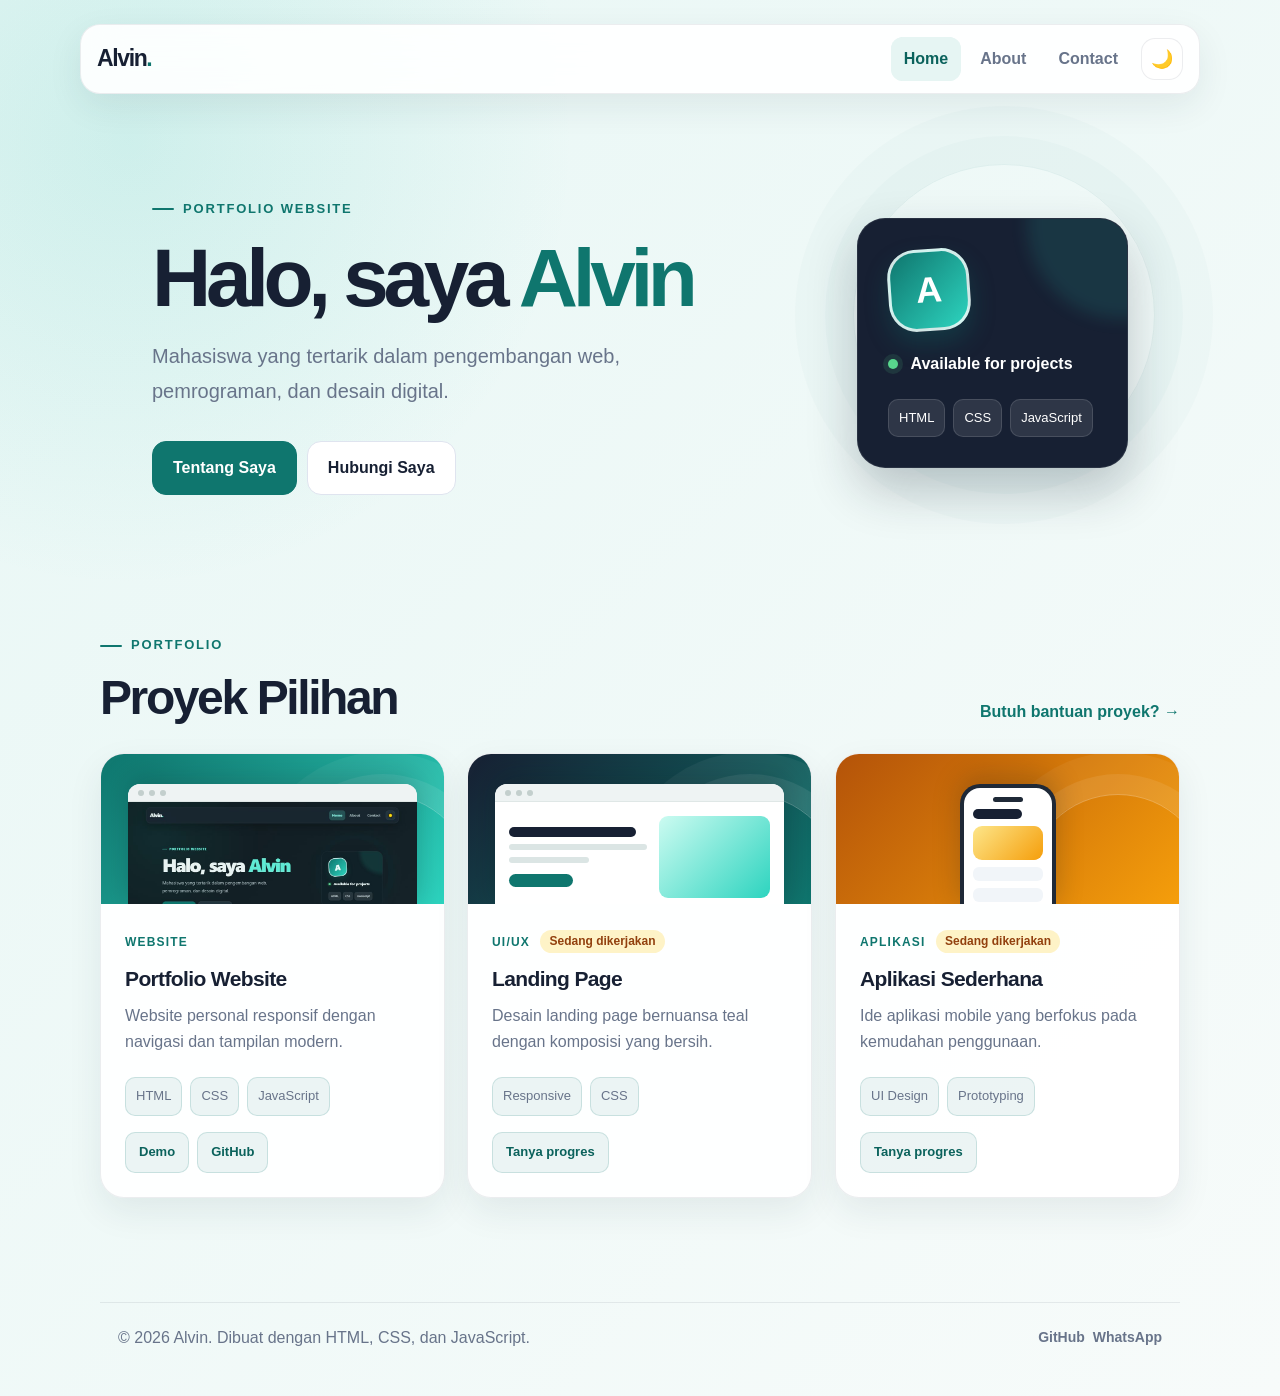
==== index.html @ 1f9ee0a9 "Add Alvin's portfolio website Home, About, and Contact pages with light and dark themes, a Formspree" ====
<!DOCTYPE html>
<html lang="id">
<head>
    <meta charset="UTF-8">
    <meta name="viewport" content="width=device-width, initial-scale=1.0">
    <meta name="description" content="Portfolio Alvin, mahasiswa yang tertarik pada pengembangan web, pemrograman, dan desain digital.">
    <meta name="author" content="Alvin">
    <meta property="og:title" content="Portfolio Alvin">
    <meta property="og:description" content="Mahasiswa dan pengembang web pemula yang suka membangun pengalaman digital.">
    <meta property="og:type" content="website">
    <title>Alvin | Portfolio</title>
    <link rel="icon" href="favicon.svg" type="image/svg+xml">
    <link rel="stylesheet" href="style.css">
    <script>
        (function () {
            var theme;
            try { theme = localStorage.getItem("theme"); } catch (error) {}
            if (theme !== "light" && theme !== "dark") {
                theme = window.matchMedia("(prefers-color-scheme: dark)").matches ? "dark" : "light";
            }
            document.documentElement.dataset.theme = theme;
        })();
    </script>
</head>
<body>
    <main class="page-shell">
        <nav class="navbar" aria-label="Navigasi utama">
            <a class="brand" href="index.html">Alvin<span>.</span></a>
            <div class="nav-links">
                <a class="active" href="index.html">Home</a>
                <a href="about.html">About</a>
                <a href="contact.html">Contact</a>
            </div>
            <button class="theme-toggle" type="button" aria-label="Ubah tema gelap" title="Ubah tema">🌙</button>
        </nav>

        <section class="hero">
            <div>
                <p class="eyebrow">PORTFOLIO WEBSITE</p>
                <h1>Halo, saya <span>Alvin</span></h1>
                <p class="hero-text">Mahasiswa yang tertarik dalam pengembangan web, pemrograman, dan desain digital.</p>
                <div class="button-row">
                    <a class="button-link primary" href="about.html">Tentang Saya</a>
                    <a class="button-link" href="contact.html">Hubungi Saya</a>
                </div>
            </div>
            <div class="hero-card" aria-label="Ringkasan profil">
                <div class="profile-avatar" aria-hidden="true">A</div>
                <span class="status-dot"></span>
                <strong>Available for projects</strong>
                <div class="skill-tags">
                    <span>HTML</span>
                    <span>CSS</span>
                    <span>JavaScript</span>
                </div>
            </div>
        </section>

        <section class="projects" aria-labelledby="projects-title">
            <div class="section-heading">
                <div>
                    <p class="eyebrow">PORTFOLIO</p>
                    <h2 id="projects-title">Proyek Pilihan</h2>
                </div>
                <a class="text-link" href="contact.html">Butuh bantuan proyek? →</a>
            </div>
            <div class="project-grid">
                <article class="project-card">
                    <div class="project-preview preview-one">
                        <div class="mock-browser">
                            <div class="mock-bar" aria-hidden="true"><span></span><span></span><span></span></div>
                            <img src="img/project-portfolio.jpg" alt="Tampilan halaman utama Portfolio Website" width="960" height="540" loading="lazy">
                        </div>
                    </div>
                    <div class="project-content">
                        <span class="project-type">Website</span>
                        <h3>Portfolio Website</h3>
                        <p>Website personal responsif dengan navigasi dan tampilan modern.</p>
                        <div class="skill-tags">
                            <span>HTML</span>
                            <span>CSS</span>
                            <span>JavaScript</span>
                        </div>
                        <div class="project-actions">
                            <a href="index.html" aria-label="Lihat demo Portfolio Website">Demo</a>
                            <a href="https://github.com/Nobless017" target="_blank" rel="noopener noreferrer" aria-label="Lihat profil GitHub Alvin">GitHub</a>
                        </div>
                    </div>
                </article>
                <article class="project-card">
                    <div class="project-preview preview-two" aria-hidden="true">
                        <div class="mock-browser">
                            <div class="mock-bar"><span></span><span></span><span></span></div>
                            <div class="mock-landing">
                                <div class="mock-landing-text">
                                    <span class="mock-line mock-line-title"></span>
                                    <span class="mock-line"></span>
                                    <span class="mock-line mock-line-short"></span>
                                    <span class="mock-pill"></span>
                                </div>
                                <span class="mock-media"></span>
                            </div>
                        </div>
                    </div>
                    <div class="project-content">
                        <span class="project-type">UI/UX</span>
                        <span class="project-status">Sedang dikerjakan</span>
                        <h3>Landing Page</h3>
                        <p>Desain landing page bernuansa teal dengan komposisi yang bersih.</p>
                        <div class="skill-tags">
                            <span>Responsive</span>
                            <span>CSS</span>
                        </div>
                        <div class="project-actions">
                            <a href="contact.html" aria-label="Tanyakan progres Landing Page">Tanya progres</a>
                        </div>
                    </div>
                </article>
                <article class="project-card">
                    <div class="project-preview preview-three" aria-hidden="true">
                        <div class="mock-phone">
                            <span class="mock-notch"></span>
                            <span class="mock-line mock-line-title"></span>
                            <span class="mock-card"></span>
                            <span class="mock-row"></span>
                            <span class="mock-row"></span>
                        </div>
                    </div>
                    <div class="project-content">
                        <span class="project-type">Aplikasi</span>
                        <span class="project-status">Sedang dikerjakan</span>
                        <h3>Aplikasi Sederhana</h3>
                        <p>Ide aplikasi mobile yang berfokus pada kemudahan penggunaan.</p>
                        <div class="skill-tags">
                            <span>UI Design</span>
                            <span>Prototyping</span>
                        </div>
                        <div class="project-actions">
                            <a href="contact.html" aria-label="Tanyakan progres Aplikasi Sederhana">Tanya progres</a>
                        </div>
                    </div>
                </article>
            </div>
        </section>
    </main>
    <footer class="footer">
        <p>© 2026 Alvin. Dibuat dengan HTML, CSS, dan JavaScript.</p>
        <div class="social-links" aria-label="Tautan media sosial">
            <a href="https://github.com/Nobless017" target="_blank" rel="noopener noreferrer">GitHub</a>
            <a href="https://wa.me/6282341735852" target="_blank" rel="noopener noreferrer">WhatsApp</a>
        </div>
    </footer>
    <script src="script.js"></script>
</body>
</html>
---- style.css ----
* {
    box-sizing: border-box;
}

html {
    scroll-behavior: smooth;
}

:root {
    color-scheme: light;
    --ease-smooth: cubic-bezier(0.22, 1, 0.36, 1);
    --ease-press: cubic-bezier(0.2, 0.8, 0.2, 1);
    --ink: #172033;
    --muted: #68748a;
    --blue: #0f766e;
    --blue-dark: #0b625c;
    --button-blue: #0f766e;
    --surface: rgba(255, 255, 255, 0.92);
    --surface-raised: #ffffff;
    --surface-soft: #f0fdfa;
    --surface-input: #f8fdfc;
    --body-start: #e8f7f5;
    --body-end: #f7fbfa;
    --card-border: rgba(23, 32, 51, 0.08);
    --control-border: #dfe4ef;
    --input-border: #dde3f1;
    --active-surface: #e6f5f3;
    --tag-surface: rgba(15, 118, 110, 0.08);
    --tag-border: rgba(15, 118, 110, 0.16);
    --hero-surface: #172033;
    --hero-foreground: #ffffff;
    --shadow-card: 0 18px 45px rgba(20, 54, 60, 0.10);
    --shadow-navbar: 0 12px 35px rgba(20, 54, 60, 0.08);
    --shadow-hover: 0 22px 50px rgba(20, 54, 60, 0.14);
    --shadow-project: 0 14px 35px rgba(20, 54, 60, 0.08);
    --focus-ring: rgba(15, 118, 110, 0.30);
}

:root[data-theme="dark"] {
    color-scheme: dark;
    --ink: #e7f2f1;
    --muted: #a9bfbd;
    --blue: #5eead4;
    --blue-dark: #80f0dd;
    --button-blue: #0f766e;
    --surface: rgba(24, 39, 48, 0.96);
    --surface-raised: #22353e;
    --surface-soft: #20353b;
    --surface-input: #172a32;
    --body-start: #101b20;
    --body-end: #17272c;
    --card-border: rgba(255, 255, 255, 0.10);
    --control-border: rgba(255, 255, 255, 0.15);
    --input-border: rgba(255, 255, 255, 0.17);
    --active-surface: rgba(94, 234, 212, 0.12);
    --tag-surface: rgba(94, 234, 212, 0.10);
    --tag-border: rgba(94, 234, 212, 0.18);
    --hero-surface: #102127;
    --hero-foreground: #effcf9;
    --shadow-card: 0 18px 45px rgba(0, 0, 0, 0.24);
    --shadow-navbar: 0 14px 38px rgba(0, 0, 0, 0.24);
    --shadow-hover: 0 22px 50px rgba(0, 0, 0, 0.32);
    --shadow-project: 0 14px 35px rgba(0, 0, 0, 0.22);
    --focus-ring: rgba(94, 234, 212, 0.38);
}

body {
    margin: 0;
    min-height: 100vh;
    font-family: "Segoe UI Variable", "Segoe UI", Inter, Arial, sans-serif;
    color: var(--ink);
    line-height: 1.6;
    background:
        radial-gradient(circle at 10% 10%, rgba(20, 184, 166, 0.13), transparent 28rem),
        linear-gradient(135deg, var(--body-start) 0%, var(--body-end) 100%);
    animation: pageFade 500ms ease-out;
    transition: color 220ms ease, background 220ms ease;
}

:root[data-theme="dark"] body {
    background:
        radial-gradient(circle at 10% 10%, rgba(20, 184, 166, 0.10), transparent 28rem),
        linear-gradient(135deg, var(--body-start) 0%, var(--body-end) 100%);
}

::selection {
    color: #ffffff;
    background: var(--button-blue);
}

@keyframes pageFade {
    from {
        opacity: 0;
        transform: translateY(8px);
    }
    to {
        opacity: 1;
        transform: translateY(0);
    }
}

.page-shell {
    width: min(1120px, calc(100% - 40px));
    margin: 24px auto;
}

.navbar {
    position: sticky;
    top: 14px;
    z-index: 10;
    display: flex;
    align-items: center;
    justify-content: space-between;
    padding: 12px 16px;
    background: var(--surface);
    border: 1px solid var(--card-border);
    border-radius: 20px;
    box-shadow: var(--shadow-navbar);
    backdrop-filter: blur(18px) saturate(140%);
    transition: box-shadow 320ms var(--ease-smooth), background-color 320ms var(--ease-smooth),
        border-color 320ms var(--ease-smooth);
}

.navbar .nav-links {
    margin-left: auto;
    margin-right: 10px;
}

.theme-toggle {
    width: 42px;
    height: 42px;
    flex: 0 0 42px;
    border: 1px solid var(--card-border);
    border-radius: 14px;
    color: var(--ink);
    background: var(--surface-raised);
    font-size: 18px;
    cursor: pointer;
    transition: transform 320ms var(--ease-smooth), background-color 320ms var(--ease-smooth),
        border-color 320ms var(--ease-smooth);
}

.theme-toggle:hover {
    transform: rotate(8deg) scale(1.06);
}

.navbar:hover {
    box-shadow: var(--shadow-card);
}

.brand {
    color: var(--ink);
    font-size: 23px;
    font-weight: 800;
    letter-spacing: -0.06em;
    text-decoration: none;
    transition: transform 320ms var(--ease-smooth);
}

.brand:hover {
    transform: translateY(-1px);
}

.brand span {
    color: var(--blue);
}

.nav-links {
    position: relative;
    display: flex;
    gap: 6px;
}

.nav-links::before {
    content: "";
    position: absolute;
    z-index: 0;
    left: 0;
    top: 0;
    width: var(--active-width, 0);
    height: 100%;
    transform: translateX(var(--active-x, 0));
    border-radius: 12px;
    background: var(--active-surface);
    opacity: 0;
    pointer-events: none;
    transition: transform 320ms var(--ease-smooth), width 320ms var(--ease-smooth),
        opacity 180ms ease;
}

.nav-links.is-previewing::before,
.nav-links::before {
    opacity: 1;
}

.nav-links a {
    position: relative;
    z-index: 1;
    color: var(--muted);
    font-weight: 700;
    padding: 9px 13px;
    text-decoration: none;
    border-radius: 12px;
    transition: color 260ms var(--ease-smooth), background-color 260ms var(--ease-smooth),
        transform 260ms var(--ease-smooth);
}

.nav-links a:hover,
.nav-links .active {
    color: var(--blue-dark);
    background: var(--active-surface);
}

.nav-links a:hover {
    transform: translateY(-1px);
}

.hero {
    position: relative;
    isolation: isolate;
    min-height: 500px;
    display: grid;
    grid-template-columns: 1.4fr 0.6fr;
    align-items: center;
    gap: clamp(32px, 6vw, 72px);
    padding: 76px clamp(24px, 6vw, 72px);
}

.hero::before {
    content: "";
    position: absolute;
    z-index: -1;
    top: 14%;
    right: 4%;
    width: clamp(180px, 28vw, 300px);
    aspect-ratio: 1;
    border: 1px solid rgba(15, 118, 110, 0.08);
    border-radius: 50%;
    box-shadow: 0 0 0 28px rgba(15, 118, 110, 0.025),
        0 0 0 58px rgba(15, 118, 110, 0.018);
    pointer-events: none;
}

.eyebrow {
    display: inline-flex;
    align-items: center;
    gap: 9px;
    margin: 0 0 16px;
    color: var(--blue);
    font-size: 13px;
    font-weight: 800;
    letter-spacing: 0.14em;
}

.eyebrow::before {
    content: "";
    width: 22px;
    height: 2px;
    background: currentColor;
    border-radius: 99px;
}

h1 {
    margin: 0 0 20px;
    font-size: clamp(46px, 7.5vw, 82px);
    font-weight: 800;
    letter-spacing: -0.065em;
    line-height: 1.02;
}

h1 span {
    color: var(--blue);
}

.hero-text {
    max-width: 560px;
    margin: 0 0 32px;
    color: var(--muted);
    font-size: clamp(17px, 2vw, 20px);
    line-height: 1.75;
}

.hero-card {
    position: relative;
    overflow: hidden;
    padding: 30px;
    background: var(--hero-surface);
    color: var(--hero-foreground);
    border: 1px solid rgba(255, 255, 255, 0.08);
    border-radius: 28px;
    box-shadow: 0 22px 50px rgba(23, 32, 51, 0.24);
    animation: cardEnter 800ms 120ms both var(--ease-smooth);
    transition: transform 420ms var(--ease-smooth), box-shadow 420ms var(--ease-smooth);
}

.hero-card::after {
    content: "";
    position: absolute;
    top: -90px;
    right: -90px;
    width: 190px;
    aspect-ratio: 1;
    border-radius: 50%;
    background: rgba(45, 212, 191, 0.12);
    filter: blur(8px);
    pointer-events: none;
}

.hero-card:hover {
    transform: translateY(-6px) rotate(0.5deg);
    box-shadow: 0 30px 65px rgba(23, 32, 51, 0.30);
}

.profile-avatar {
    width: 82px;
    height: 82px;
    display: grid;
    place-items: center;
    margin-bottom: 20px;
    border: 3px solid rgba(255, 255, 255, 0.8);
    border-radius: 28px;
    background: linear-gradient(135deg, #0f766e, #2dd4bf);
    box-shadow: 0 12px 25px rgba(15, 118, 110, 0.28);
    font-size: 36px;
    font-weight: 900;
    transform: rotate(-4deg);
    transition: border-radius 420ms var(--ease-smooth), transform 420ms var(--ease-smooth);
}

.hero-card:hover .profile-avatar {
    border-radius: 50%;
    transform: rotate(0);
}

.status-dot {
    display: inline-block;
    width: 10px;
    height: 10px;
    margin-right: 8px;
    background: #58d68d;
    border-radius: 50%;
    box-shadow: 0 0 0 5px rgba(88, 214, 141, 0.12);
    animation: statusPulse 2.4s ease-in-out infinite;
}

@keyframes statusPulse {
    50% {
        box-shadow: 0 0 0 9px rgba(88, 214, 141, 0.03);
    }
}

@keyframes cardEnter {
    from {
        opacity: 0;
        transform: translateY(18px) scale(0.98);
    }
    to {
        opacity: 1;
        transform: translateY(0) scale(1);
    }
}

.skill-tags {
    display: flex;
    flex-wrap: wrap;
    gap: 8px;
    margin-top: 22px;
}

.skill-tags span,
.info-grid div {
    background: rgba(255, 255, 255, 0.10);
    border: 1px solid rgba(255, 255, 255, 0.12);
    border-radius: 10px;
}

.skill-tags span {
    padding: 8px 10px;
    font-size: 13px;
    transition: transform 280ms var(--ease-smooth), background-color 280ms var(--ease-smooth);
}

.skill-tags span:hover {
    transform: translateY(-2px);
}

.button-row {
    display: flex;
    flex-wrap: wrap;
    gap: 10px;
}

.button-link {
    display: inline-block;
    padding: 13px 20px;
    color: var(--ink);
    background: var(--surface-raised);
    border: 1px solid var(--control-border);
    border-radius: 14px;
    font-weight: 800;
    text-decoration: none;
    transition: transform 320ms var(--ease-press), box-shadow 320ms var(--ease-smooth),
        color 320ms var(--ease-smooth), background-color 320ms var(--ease-smooth),
        border-color 320ms var(--ease-smooth);
}

.button-link.primary {
    color: white;
    background: var(--button-blue);
    border-color: var(--button-blue);
}

.button-link:disabled {
    cursor: wait;
    opacity: 0.75;
}

.button-link:hover {
    transform: translateY(-3px) scale(1.015);
    box-shadow: 0 14px 28px rgba(15, 118, 110, 0.18);
}

.button-link:active {
    transform: translateY(0) scale(0.98);
}

.button-link:focus-visible,
.nav-links a:focus-visible,
.theme-toggle:focus-visible,
.project-actions a:focus-visible,
.social-links a:focus-visible,
.text-link:focus-visible,
input:focus-visible,
textarea:focus-visible {
    outline: 3px solid var(--focus-ring);
    outline-offset: 4px;
    transition: outline-offset 180ms var(--ease-smooth);
}

.content-card {
    max-width: 820px;
    margin: 50px auto;
    padding: clamp(28px, 6vw, 54px);
    background: var(--surface);
    border: 1px solid var(--card-border);
    border-radius: 28px;
    box-shadow: var(--shadow-card);
    animation: cardEnter 700ms both var(--ease-smooth);
    transition: transform 360ms var(--ease-smooth), box-shadow 360ms var(--ease-smooth),
        background-color 320ms var(--ease-smooth), border-color 320ms var(--ease-smooth);
}

.content-card:hover {
    transform: translateY(-4px);
    box-shadow: var(--shadow-hover);
}

.content-card h1 {
    font-size: clamp(40px, 6vw, 56px);
}

.content-card p:not(.eyebrow) {
    color: var(--muted);
    font-size: 18px;
    line-height: 1.85;
}

.info-grid {
    display: grid;
    grid-template-columns: repeat(2, 1fr);
    gap: 12px;
    margin: 24px 0;
}

.info-grid div {
    display: flex;
    flex-direction: column;
    gap: 6px;
    padding: 18px;
    border-radius: 16px;
    color: var(--ink);
    background: var(--surface-soft);
    border-color: var(--card-border);
}

.info-grid span {
    color: var(--muted);
}

.contact-form {
    display: grid;
    gap: 10px;
    margin: 24px 0;
}

.contact-form label {
    font-weight: 800;
}

.contact-form input,
.contact-form textarea {
    width: 100%;
    padding: 13px 14px;
    color: var(--ink);
    background: var(--surface-input);
    border: 1px solid var(--input-border);
    border-radius: 13px;
    font: inherit;
    color-scheme: inherit;
    transition: border-color 280ms var(--ease-smooth), box-shadow 280ms var(--ease-smooth),
        background-color 280ms var(--ease-smooth), transform 280ms var(--ease-smooth);
}

.contact-form input:focus,
.contact-form textarea:focus {
    background: var(--surface-raised);
    border-color: var(--blue);
    box-shadow: 0 8px 20px rgba(15, 118, 110, 0.12);
    transform: translateY(-1px);
}

.contact-form textarea {
    min-height: 120px;
    resize: vertical;
}

.contact-form .button-link {
    justify-self: start;
    margin-top: 6px;
    cursor: pointer;
}

.form-status {
    min-height: 24px;
    margin: 4px 0 0;
    color: var(--blue-dark) !important;
    font-size: 14px !important;
    opacity: 0;
    transform: translateY(6px);
    transition: opacity 280ms var(--ease-smooth), transform 280ms var(--ease-smooth);
}

.form-status:empty {
    min-height: 0;
    margin: 0;
}

.form-status.is-visible {
    opacity: 1;
    transform: translateY(0);
}

.form-status[data-state="success"] {
    color: var(--blue-dark) !important;
}

.form-status[data-state="error"] {
    color: #b42318 !important;
}

:root[data-theme="dark"] .form-status[data-state="error"] {
    color: #ffaaa3 !important;
}

.projects {
    padding: 35px 20px 80px;
}

.section-heading {
    display: flex;
    align-items: end;
    justify-content: space-between;
    margin-bottom: 28px;
}

.section-heading h2 {
    margin: 0;
    font-size: clamp(32px, 5vw, 48px);
    letter-spacing: -0.05em;
    line-height: 1.1;
}

.text-link {
    color: var(--blue);
    font-weight: 800;
    text-decoration: none;
}

.project-grid {
    display: grid;
    grid-template-columns: repeat(3, 1fr);
    gap: 22px;
}

.project-card {
    overflow: hidden;
    background: var(--surface);
    border: 1px solid var(--card-border);
    border-radius: 24px;
    box-shadow: var(--shadow-project);
    transition: transform 380ms var(--ease-smooth), box-shadow 380ms var(--ease-smooth),
        background-color 320ms var(--ease-smooth), border-color 320ms var(--ease-smooth);
}

.reveal-on-scroll {
    opacity: 0;
    transform: translateY(18px);
    transition: opacity 650ms var(--ease-smooth) var(--reveal-delay, 0ms),
        transform 650ms var(--ease-smooth) var(--reveal-delay, 0ms);
}

.reveal-on-scroll.is-visible {
    opacity: 1;
    transform: translateY(0);
}

.project-card:hover {
    transform: translateY(-8px) scale(1.012);
    box-shadow: var(--shadow-hover);
}

.project-preview {
    position: relative;
    overflow: hidden;
    height: 150px;
    display: flex;
    align-items: flex-end;
    justify-content: center;
    padding-top: 22px;
}

.project-preview::after {
    content: "";
    position: absolute;
    right: -30px;
    bottom: -72px;
    width: 180px;
    aspect-ratio: 1;
    border: 1px solid rgba(255, 255, 255, 0.28);
    border-radius: 50%;
    box-shadow: 0 0 0 20px rgba(255, 255, 255, 0.08),
        0 0 0 42px rgba(255, 255, 255, 0.05);
    transition: transform 500ms var(--ease-smooth);
}

.project-card:hover .project-preview::after {
    transform: translate(-10px, -8px) scale(1.08);
}

.preview-one {
    background: linear-gradient(135deg, #0f766e, #2dd4bf);
}

.preview-two {
    background: linear-gradient(135deg, #172033, #0f766e);
}

.preview-three {
    background: linear-gradient(135deg, #b45309, #f59e0b);
}

/* Mockup mini di dalam preview proyek */
.mock-browser,
.mock-phone {
    position: relative;
    z-index: 1;
    height: 100%;
    overflow: hidden;
    background: #ffffff;
    box-shadow: 0 -8px 28px rgba(8, 20, 24, 0.22);
    transform: translateY(8px);
    transition: transform 500ms var(--ease-smooth), background-color 320ms var(--ease-smooth);
}

.project-card:hover .mock-browser,
.project-card:hover .mock-phone {
    transform: translateY(2px);
}

.mock-browser {
    width: 84%;
    display: grid;
    grid-template-rows: 18px minmax(0, 1fr);
    border-radius: 12px 12px 0 0;
}

.mock-bar {
    display: flex;
    align-items: center;
    gap: 5px;
    padding: 0 10px;
    background: #eef3f3;
    border-bottom: 1px solid #dfe7e6;
}

.mock-bar span {
    width: 6px;
    height: 6px;
    border-radius: 50%;
    background: #c3cfcd;
}

.mock-browser img {
    display: block;
    width: 100%;
    height: 100%;
    object-fit: cover;
    object-position: top center;
}

.mock-landing {
    display: grid;
    grid-template-columns: 1.25fr 1fr;
    align-items: center;
    gap: 12px;
    padding: 14px;
}

.mock-landing-text {
    display: grid;
    gap: 7px;
}

.mock-line {
    display: block;
    flex: none;
    height: 6px;
    border-radius: 99px;
    background: #dbe5e4;
}

.mock-line-title {
    width: 92%;
    height: 10px;
    background: #172033;
}

.mock-line-short {
    width: 58%;
}

.mock-pill {
    display: block;
    width: 46%;
    height: 13px;
    margin-top: 4px;
    border-radius: 99px;
    background: #0f766e;
}

.mock-media {
    display: block;
    align-self: stretch;
    border-radius: 9px;
    background: linear-gradient(135deg, #ccfbf1, #2dd4bf);
}

.mock-phone {
    width: 96px;
    display: flex;
    flex-direction: column;
    gap: 7px;
    padding: 9px 9px 0;
    border: 4px solid #1f2937;
    border-bottom: 0;
    border-radius: 20px 20px 0 0;
}

.mock-notch {
    display: block;
    flex: none;
    align-self: center;
    width: 30px;
    height: 5px;
    border-radius: 99px;
    background: #1f2937;
}

.mock-phone .mock-line-title {
    width: 70%;
}

.mock-card {
    display: block;
    flex: none;
    height: 34px;
    border-radius: 9px;
    background: linear-gradient(135deg, #fde68a, #f59e0b);
}

.mock-row {
    display: block;
    flex: none;
    height: 14px;
    border-radius: 6px;
    background: #f1f5f9;
}

:root[data-theme="dark"] .mock-browser,
:root[data-theme="dark"] .mock-phone {
    background: #16262c;
}

:root[data-theme="dark"] .mock-bar {
    background: #20343a;
    border-bottom-color: rgba(255, 255, 255, 0.08);
}

:root[data-theme="dark"] .mock-bar span {
    background: rgba(255, 255, 255, 0.22);
}

:root[data-theme="dark"] .mock-line {
    background: rgba(255, 255, 255, 0.14);
}

:root[data-theme="dark"] .mock-line-title {
    background: #e7f2f1;
}

:root[data-theme="dark"] .mock-row {
    background: rgba(255, 255, 255, 0.08);
}

.project-status {
    display: inline-block;
    margin-left: 6px;
    padding: 2px 9px;
    color: #92400e;
    background: #fef3c7;
    border-radius: 99px;
    font-size: 12px;
    font-weight: 800;
    vertical-align: 1px;
}

:root[data-theme="dark"] .project-status {
    color: #fcd34d;
    background: rgba(245, 158, 11, 0.14);
}

.project-content {
    padding: 24px;
}

.project-content h3 {
    margin: 8px 0;
    font-size: 21px;
    letter-spacing: -0.03em;
}

.project-content p {
    min-height: 52px;
    margin: 0 0 12px;
    color: var(--muted);
    line-height: 1.6;
}

.project-type {
    color: var(--blue);
    font-size: 12px;
    font-weight: 900;
    letter-spacing: 1.2px;
    text-transform: uppercase;
}

.project-card .skill-tags span {
    color: var(--muted);
    background: var(--tag-surface);
    border: 1px solid var(--tag-border);
}

.timeline {
    position: relative;
    display: grid;
    gap: 14px;
    margin: 28px 0;
}

.timeline-item {
    position: relative;
    display: grid;
    gap: 5px;
    padding: 18px 18px 18px 26px;
    color: var(--ink);
    background: var(--tag-surface);
    border: 1px solid var(--tag-border);
    border-radius: 14px;
}

.timeline-item::before {
    content: "";
    position: absolute;
    left: 10px;
    top: 23px;
    width: 7px;
    height: 7px;
    background: var(--blue);
    border-radius: 50%;
}

.timeline-item span {
    color: var(--blue);
    font-size: 12px;
    font-weight: 900;
}

.timeline-item p {
    margin: 0 !important;
    font-size: 15px !important;
}

.project-actions {
    display: flex;
    gap: 8px;
    margin-top: 16px;
}

.project-actions a {
    padding: 9px 13px;
    color: var(--blue-dark);
    background: var(--tag-surface);
    border: 1px solid var(--tag-border);
    border-radius: 10px;
    font-size: 13px;
    font-weight: 800;
    text-decoration: none;
    transition: transform 280ms var(--ease-smooth), color 280ms var(--ease-smooth),
        background-color 280ms var(--ease-smooth), border-color 280ms var(--ease-smooth);
}

.project-actions a:hover {
    transform: translateY(-2px);
    background: var(--active-surface);
}

.footer {
    width: min(1080px, calc(100% - 40px));
    margin: 0 auto 24px;
    padding: 22px 18px;
    display: flex;
    align-items: center;
    justify-content: space-between;
    color: var(--muted);
    border-top: 1px solid var(--card-border);
}

.footer p {
    margin: 0;
}

.social-links {
    display: flex;
    flex-wrap: wrap;
    gap: 8px;
}

.social-links a {
    color: var(--muted);
    font-size: 14px;
    font-weight: 800;
    text-decoration: none;
}

.social-links a:hover {
    color: var(--blue);
}

.about-social {
    margin-top: 18px;
}

.about-social a {
    padding: 9px 12px;
    border: 1px solid var(--card-border);
    border-radius: 11px;
    transition: transform 280ms var(--ease-smooth), color 280ms var(--ease-smooth),
        background-color 280ms var(--ease-smooth), border-color 280ms var(--ease-smooth);
}

.about-social a:hover {
    transform: translateY(-2px);
    background: var(--active-surface);
}

.direct-contact {
    display: grid;
    gap: 10px;
    margin: 18px 0;
    color: var(--muted);
}

.direct-contact a {
    color: var(--blue-dark);
    font-weight: 800;
    text-decoration: none;
    transition: color 260ms var(--ease-smooth), transform 260ms var(--ease-smooth);
}

.direct-contact a:hover {
    transform: translateX(4px);
    color: var(--blue);
}

.navbar,
.theme-toggle,
.content-card,
.project-card,
.info-grid div,
.timeline-item,
.button-link,
.contact-form input,
.contact-form textarea {
    transition: color 320ms var(--ease-smooth), background-color 320ms var(--ease-smooth),
        border-color 320ms var(--ease-smooth), box-shadow 320ms var(--ease-smooth),
        transform 320ms var(--ease-smooth);
}

.cursor-glow {
    --cursor-x: 50vw;
    --cursor-y: 50vh;
    position: fixed;
    z-index: 30;
    left: 0;
    top: 0;
    width: 260px;
    height: 260px;
    transform: translate(calc(var(--cursor-x) - 130px), calc(var(--cursor-y) - 130px));
    border-radius: 50%;
    background: radial-gradient(circle, rgba(45, 212, 191, 0.10), transparent 68%);
    opacity: 0;
    pointer-events: none;
    transition: opacity 240ms ease;
}

.cursor-glow.is-visible {
    opacity: 1;
}

.project-card,
.hero-card {
    --tilt-x: 0deg;
    --tilt-y: 0deg;
    --lift-x: 0px;
    --lift-y: 0px;
    will-change: transform;
}

.project-card.has-pointer {
    transform: perspective(900px) translate(var(--lift-x), calc(-8px + var(--lift-y)))
        rotateX(var(--tilt-x)) rotateY(var(--tilt-y)) scale(1.012);
    transition: box-shadow 220ms var(--ease-smooth), background-color 320ms var(--ease-smooth),
        border-color 320ms var(--ease-smooth);
}

.hero-card.has-pointer {
    transform: perspective(900px) translate(var(--lift-x), calc(-4px + var(--lift-y)))
        rotateX(var(--tilt-x)) rotateY(var(--tilt-y));
    transition: box-shadow 220ms var(--ease-smooth), background-color 320ms var(--ease-smooth),
        border-color 320ms var(--ease-smooth);
}

.button-link,
.theme-toggle,
.project-actions a {
    --magnet-x: 0px;
    --magnet-y: 0px;
    --pointer-x: 50%;
    --pointer-y: 50%;
    position: relative;
    isolation: isolate;
    overflow: hidden;
}

.button-link::after,
.theme-toggle::after,
.project-actions a::after {
    content: "";
    position: absolute;
    z-index: 1;
    inset: 0;
    border-radius: inherit;
    background: radial-gradient(
        130px circle at var(--pointer-x) var(--pointer-y),
        rgba(45, 212, 191, 0.24),
        transparent 72%
    );
    opacity: 0;
    pointer-events: none;
    transition: opacity 180ms ease;
}

.button-link:hover::after,
.button-link:focus-visible::after,
.theme-toggle:hover::after,
.theme-toggle:focus-visible::after,
.project-actions a:hover::after,
.project-actions a:focus-visible::after {
    opacity: 1;
}

.button-link.is-magnetic {
    transform: translate(var(--magnet-x), calc(-3px + var(--magnet-y))) scale(1.015);
    transition: box-shadow 220ms var(--ease-smooth), color 220ms var(--ease-smooth),
        background-color 220ms var(--ease-smooth), border-color 220ms var(--ease-smooth);
}

.theme-toggle.is-magnetic {
    transform: translate(var(--magnet-x), var(--magnet-y)) rotate(8deg) scale(1.06);
    transition: background-color 220ms var(--ease-smooth), border-color 220ms var(--ease-smooth);
}

.project-actions a.is-magnetic {
    transform: translate(var(--magnet-x), calc(-2px + var(--magnet-y)));
    transition: color 220ms var(--ease-smooth), background-color 220ms var(--ease-smooth),
        border-color 220ms var(--ease-smooth);
}

.button-link.is-magnetic:active,
.theme-toggle.is-magnetic:active,
.project-actions a.is-magnetic:active {
    transform: translate(var(--magnet-x), var(--magnet-y)) scale(0.96);
}

@media (min-width: 701px) and (max-width: 920px) {
    .project-grid {
        grid-template-columns: repeat(2, 1fr);
    }

    .hero {
        gap: 30px;
        padding-right: 35px;
        padding-left: 35px;
    }
}

@media (max-width: 700px) {
    .page-shell {
        width: min(100% - 24px, 1080px);
        margin-top: 12px;
    }

    .navbar {
        align-items: flex-start;
        flex-wrap: wrap;
        gap: 8px;
        top: 8px;
        border-radius: 17px;
    }

    .navbar .nav-links {
        order: 3;
        width: 100%;
        margin: 0;
        justify-content: space-between;
    }

    .navbar .theme-toggle {
        margin-left: auto;
    }

    .nav-links a {
        padding: 8px;
        font-size: 14px;
    }

    .hero {
        grid-template-columns: 1fr;
        gap: 30px;
        padding: 52px 4px 44px;
    }

    .hero::before {
        top: 8%;
        right: 0;
        width: 190px;
    }

    .hero-card {
        max-width: 300px;
        border-radius: 24px;
    }

    .content-card {
        margin: 24px 0;
        padding: 28px 20px;
    }

    .info-grid {
        grid-template-columns: 1fr;
    }

    .section-heading {
        align-items: flex-start;
        flex-direction: column;
        gap: 10px;
    }

    .project-grid {
        grid-template-columns: 1fr;
    }

    .projects {
        padding: 28px 4px 55px;
    }

    .footer {
        align-items: flex-start;
        flex-direction: column;
        gap: 14px;
    }
}

@media (max-width: 420px) {
    .page-shell,
    .footer {
        width: calc(100% - 28px);
    }

    .hero h1 {
        font-size: clamp(42px, 13vw, 58px);
    }

    .button-row .button-link {
        flex: 1 1 auto;
        text-align: center;
    }
}

/* Hormati pengaturan "kurangi animasi" di perangkat pengguna */
@media (prefers-reduced-motion: reduce) {
    html {
        scroll-behavior: auto;
    }

    *,
    *::before,
    *::after {
        animation-duration: 0.01ms !important;
        animation-iteration-count: 1 !important;
        transition-duration: 0.01ms !important;
        transition-delay: 0ms !important;
    }

    .reveal-on-scroll {
        opacity: 1;
        transform: none;
    }

    .cursor-glow {
        display: none;
    }
}
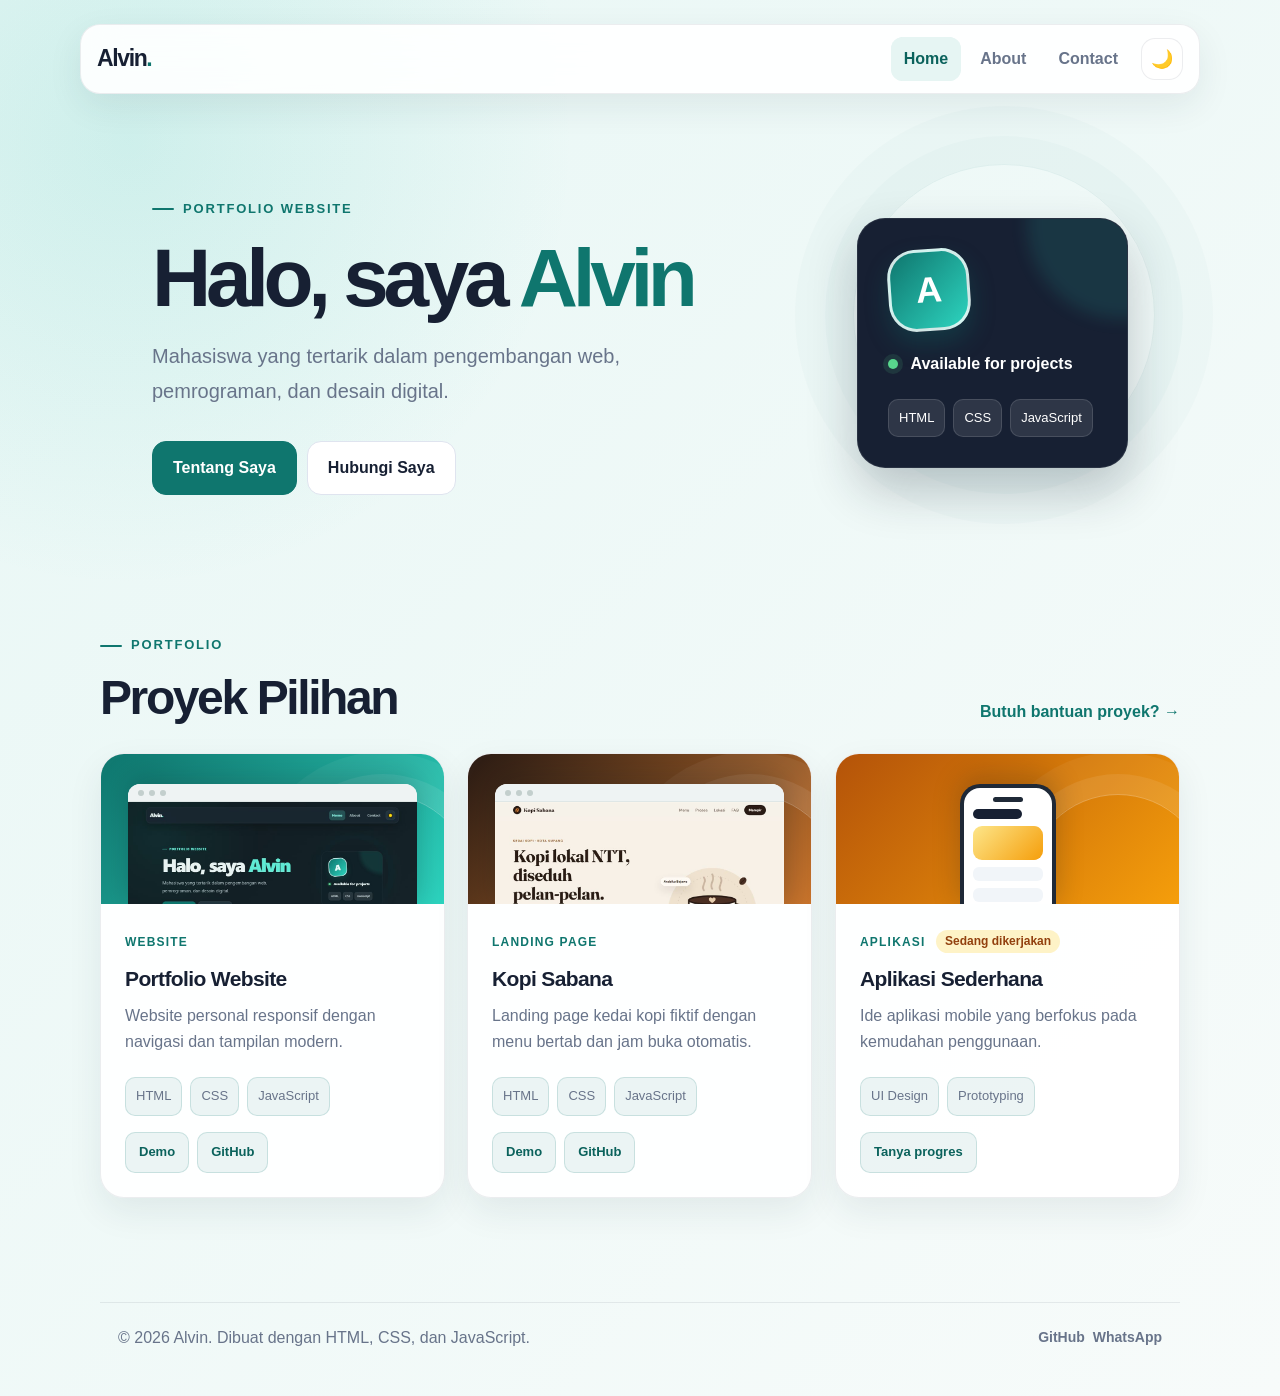
==== commit 4e417059: "Add Kopi Sabana landing page project - Landing page for a fictional coffee shop in projects/landing-" ====
--- a/index.html
+++ b/index.html
@@ -8,6 +8,13 @@
     <meta property="og:title" content="Portfolio Alvin">
     <meta property="og:description" content="Mahasiswa dan pengembang web pemula yang suka membangun pengalaman digital.">
     <meta property="og:type" content="website">
+    <meta property="og:url" content="https://nobless017.github.io/">
+    <meta property="og:image" content="https://nobless017.github.io/img/project-portfolio.jpg">
+    <meta property="og:image:width" content="960">
+    <meta property="og:image:height" content="540">
+    <meta property="og:image:alt" content="Tampilan halaman utama portfolio Alvin">
+    <meta property="og:locale" content="id_ID">
+    <meta name="twitter:card" content="summary_large_image">
     <title>Alvin | Portfolio</title>
     <link rel="icon" href="favicon.svg" type="image/svg+xml">
     <link rel="stylesheet" href="style.css">
@@ -83,36 +90,29 @@
                         </div>
                         <div class="project-actions">
                             <a href="index.html" aria-label="Lihat demo Portfolio Website">Demo</a>
-                            <a href="https://github.com/Nobless017" target="_blank" rel="noopener noreferrer" aria-label="Lihat profil GitHub Alvin">GitHub</a>
+                            <a href="https://github.com/Nobless017/Nobless017.github.io" target="_blank" rel="noopener noreferrer" aria-label="Lihat source code Portfolio Website di GitHub">GitHub</a>
                         </div>
                     </div>
                 </article>
                 <article class="project-card">
-                    <div class="project-preview preview-two" aria-hidden="true">
+                    <div class="project-preview preview-two">
                         <div class="mock-browser">
-                            <div class="mock-bar"><span></span><span></span><span></span></div>
-                            <div class="mock-landing">
-                                <div class="mock-landing-text">
-                                    <span class="mock-line mock-line-title"></span>
-                                    <span class="mock-line"></span>
-                                    <span class="mock-line mock-line-short"></span>
-                                    <span class="mock-pill"></span>
-                                </div>
-                                <span class="mock-media"></span>
-                            </div>
+                            <div class="mock-bar" aria-hidden="true"><span></span><span></span><span></span></div>
+                            <img src="img/project-landing.jpg" alt="Tampilan landing page Kopi Sabana" width="960" height="540" loading="lazy">
                         </div>
                     </div>
                     <div class="project-content">
-                        <span class="project-type">UI/UX</span>
-                        <span class="project-status">Sedang dikerjakan</span>
-                        <h3>Landing Page</h3>
-                        <p>Desain landing page bernuansa teal dengan komposisi yang bersih.</p>
+                        <span class="project-type">Landing Page</span>
+                        <h3>Kopi Sabana</h3>
+                        <p>Landing page kedai kopi fiktif dengan menu bertab dan jam buka otomatis.</p>
                         <div class="skill-tags">
-                            <span>Responsive</span>
+                            <span>HTML</span>
                             <span>CSS</span>
+                            <span>JavaScript</span>
                         </div>
                         <div class="project-actions">
-                            <a href="contact.html" aria-label="Tanyakan progres Landing Page">Tanya progres</a>
+                            <a href="projects/landing-page/index.html" aria-label="Lihat demo landing page Kopi Sabana">Demo</a>
+                            <a href="https://github.com/Nobless017/Nobless017.github.io/tree/main/projects/landing-page" target="_blank" rel="noopener noreferrer" aria-label="Lihat source code Kopi Sabana di GitHub">GitHub</a>
                         </div>
                     </div>
                 </article>
--- a/style.css
+++ b/style.css
@@ -652,7 +652,7 @@
 }
 
 .preview-two {
-    background: linear-gradient(135deg, #172033, #0f766e);
+    background: linear-gradient(135deg, #2a1b14, #c8742c);
 }
 
 .preview-three {
@@ -708,19 +708,6 @@
     object-position: top center;
 }
 
-.mock-landing {
-    display: grid;
-    grid-template-columns: 1.25fr 1fr;
-    align-items: center;
-    gap: 12px;
-    padding: 14px;
-}
-
-.mock-landing-text {
-    display: grid;
-    gap: 7px;
-}
-
 .mock-line {
     display: block;
     flex: none;
@@ -733,26 +720,6 @@
     width: 92%;
     height: 10px;
     background: #172033;
-}
-
-.mock-line-short {
-    width: 58%;
-}
-
-.mock-pill {
-    display: block;
-    width: 46%;
-    height: 13px;
-    margin-top: 4px;
-    border-radius: 99px;
-    background: #0f766e;
-}
-
-.mock-media {
-    display: block;
-    align-self: stretch;
-    border-radius: 9px;
-    background: linear-gradient(135deg, #ccfbf1, #2dd4bf);
 }
 
 .mock-phone {
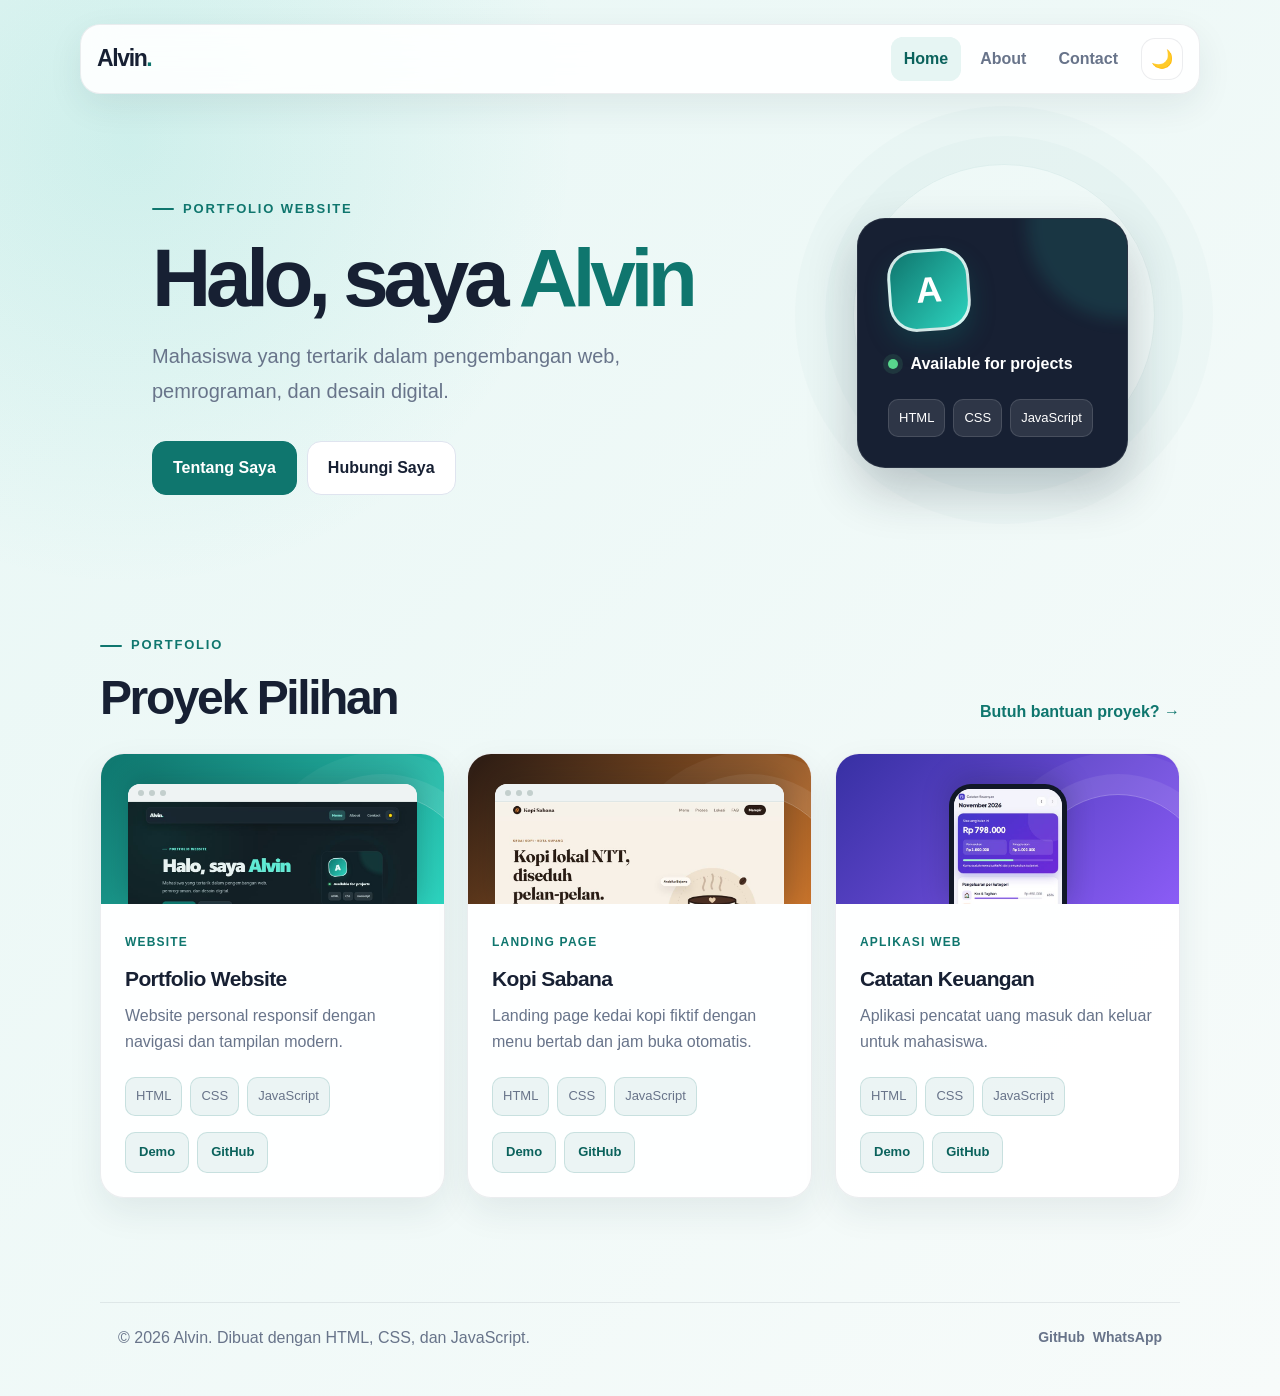
==== commit 7dcfc8b8: "Add Money Tracker app project - Mobile-first finance app (then named Catatan Keuangan) in   projects" ====
--- a/index.html
+++ b/index.html
@@ -117,26 +117,23 @@
                     </div>
                 </article>
                 <article class="project-card">
-                    <div class="project-preview preview-three" aria-hidden="true">
+                    <div class="project-preview preview-three">
                         <div class="mock-phone">
-                            <span class="mock-notch"></span>
-                            <span class="mock-line mock-line-title"></span>
-                            <span class="mock-card"></span>
-                            <span class="mock-row"></span>
-                            <span class="mock-row"></span>
+                            <img src="img/project-keuangan.jpg" alt="Tampilan aplikasi Catatan Keuangan di HP" width="345" height="690" loading="lazy">
                         </div>
                     </div>
                     <div class="project-content">
-                        <span class="project-type">Aplikasi</span>
-                        <span class="project-status">Sedang dikerjakan</span>
-                        <h3>Aplikasi Sederhana</h3>
-                        <p>Ide aplikasi mobile yang berfokus pada kemudahan penggunaan.</p>
+                        <span class="project-type">Aplikasi Web</span>
+                        <h3>Catatan Keuangan</h3>
+                        <p>Aplikasi pencatat uang masuk dan keluar untuk mahasiswa.</p>
                         <div class="skill-tags">
-                            <span>UI Design</span>
-                            <span>Prototyping</span>
+                            <span>HTML</span>
+                            <span>CSS</span>
+                            <span>JavaScript</span>
                         </div>
                         <div class="project-actions">
-                            <a href="contact.html" aria-label="Tanyakan progres Aplikasi Sederhana">Tanya progres</a>
+                            <a href="projects/catatan-keuangan/index.html?contoh=1" aria-label="Lihat demo aplikasi Catatan Keuangan">Demo</a>
+                            <a href="https://github.com/Nobless017/Nobless017.github.io/tree/main/projects/catatan-keuangan" target="_blank" rel="noopener noreferrer" aria-label="Lihat source code Catatan Keuangan di GitHub">GitHub</a>
                         </div>
                     </div>
                 </article>
--- a/style.css
+++ b/style.css
@@ -656,7 +656,7 @@
 }
 
 .preview-three {
-    background: linear-gradient(135deg, #b45309, #f59e0b);
+    background: linear-gradient(135deg, #3730a3, #8b5cf6);
 }
 
 /* Mockup mini di dalam preview proyek */
@@ -700,7 +700,15 @@
     background: #c3cfcd;
 }
 
-.mock-browser img {
+.mock-phone {
+    width: 118px;
+    border: 5px solid #111827;
+    border-bottom: 0;
+    border-radius: 22px 22px 0 0;
+}
+
+.mock-browser img,
+.mock-phone img {
     display: block;
     width: 100%;
     height: 100%;
@@ -708,61 +716,6 @@
     object-position: top center;
 }
 
-.mock-line {
-    display: block;
-    flex: none;
-    height: 6px;
-    border-radius: 99px;
-    background: #dbe5e4;
-}
-
-.mock-line-title {
-    width: 92%;
-    height: 10px;
-    background: #172033;
-}
-
-.mock-phone {
-    width: 96px;
-    display: flex;
-    flex-direction: column;
-    gap: 7px;
-    padding: 9px 9px 0;
-    border: 4px solid #1f2937;
-    border-bottom: 0;
-    border-radius: 20px 20px 0 0;
-}
-
-.mock-notch {
-    display: block;
-    flex: none;
-    align-self: center;
-    width: 30px;
-    height: 5px;
-    border-radius: 99px;
-    background: #1f2937;
-}
-
-.mock-phone .mock-line-title {
-    width: 70%;
-}
-
-.mock-card {
-    display: block;
-    flex: none;
-    height: 34px;
-    border-radius: 9px;
-    background: linear-gradient(135deg, #fde68a, #f59e0b);
-}
-
-.mock-row {
-    display: block;
-    flex: none;
-    height: 14px;
-    border-radius: 6px;
-    background: #f1f5f9;
-}
-
 :root[data-theme="dark"] .mock-browser,
 :root[data-theme="dark"] .mock-phone {
     background: #16262c;
@@ -775,35 +728,6 @@
 
 :root[data-theme="dark"] .mock-bar span {
     background: rgba(255, 255, 255, 0.22);
-}
-
-:root[data-theme="dark"] .mock-line {
-    background: rgba(255, 255, 255, 0.14);
-}
-
-:root[data-theme="dark"] .mock-line-title {
-    background: #e7f2f1;
-}
-
-:root[data-theme="dark"] .mock-row {
-    background: rgba(255, 255, 255, 0.08);
-}
-
-.project-status {
-    display: inline-block;
-    margin-left: 6px;
-    padding: 2px 9px;
-    color: #92400e;
-    background: #fef3c7;
-    border-radius: 99px;
-    font-size: 12px;
-    font-weight: 800;
-    vertical-align: 1px;
-}
-
-:root[data-theme="dark"] .project-status {
-    color: #fcd34d;
-    background: rgba(245, 158, 11, 0.14);
 }
 
 .project-content {
@@ -1192,29 +1116,4 @@
         flex: 1 1 auto;
         text-align: center;
     }
-}
-
-/* Hormati pengaturan "kurangi animasi" di perangkat pengguna */
-@media (prefers-reduced-motion: reduce) {
-    html {
-        scroll-behavior: auto;
-    }
-
-    *,
-    *::before,
-    *::after {
-        animation-duration: 0.01ms !important;
-        animation-iteration-count: 1 !important;
-        transition-duration: 0.01ms !important;
-        transition-delay: 0ms !important;
-    }
-
-    .reveal-on-scroll {
-        opacity: 1;
-        transform: none;
-    }
-
-    .cursor-glow {
-        display: none;
-    }
-}
+}
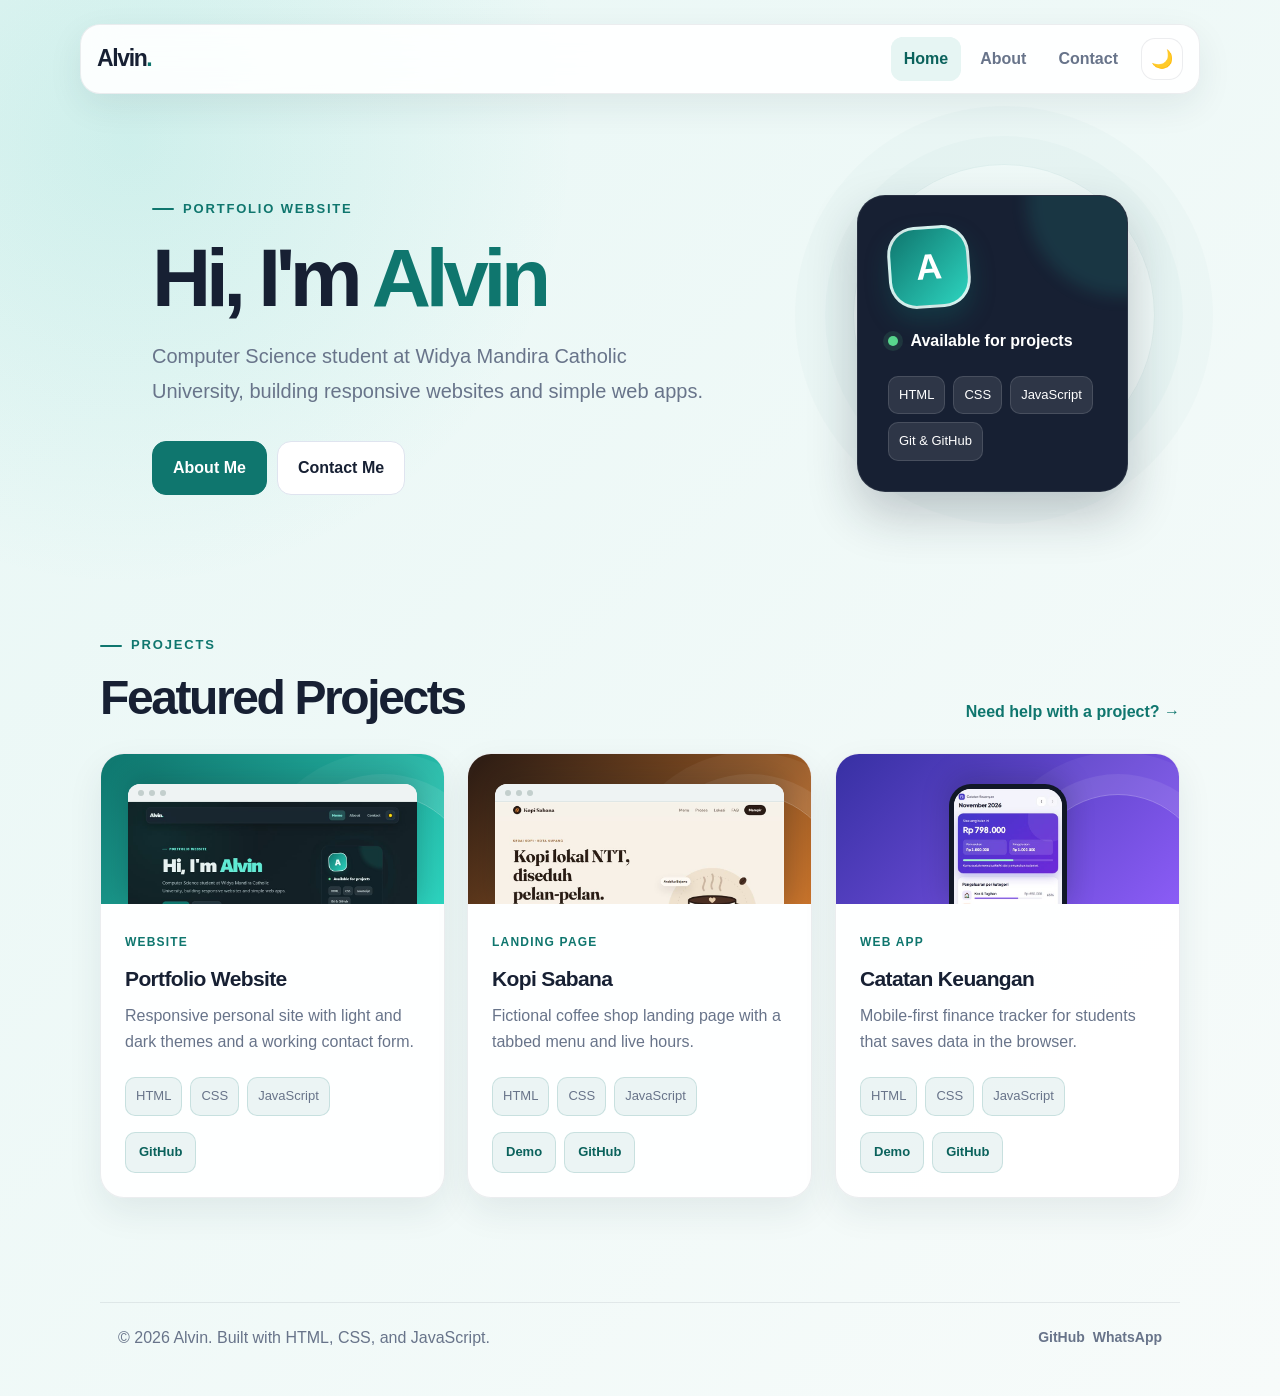
==== commit ff0e7141: "Translate portfolio to English and expand About page - All portfolio pages (Home, About, Contact) an" ====
--- a/index.html
+++ b/index.html
@@ -1,19 +1,19 @@
 <!DOCTYPE html>
-<html lang="id">
+<html lang="en">
 <head>
     <meta charset="UTF-8">
     <meta name="viewport" content="width=device-width, initial-scale=1.0">
-    <meta name="description" content="Portfolio Alvin, mahasiswa yang tertarik pada pengembangan web, pemrograman, dan desain digital.">
+    <meta name="description" content="Portfolio of Alvin, a Computer Science student who builds responsive websites and small web apps.">
     <meta name="author" content="Alvin">
-    <meta property="og:title" content="Portfolio Alvin">
-    <meta property="og:description" content="Mahasiswa dan pengembang web pemula yang suka membangun pengalaman digital.">
+    <meta property="og:title" content="Alvin | Portfolio">
+    <meta property="og:description" content="Computer Science student building responsive websites and small web apps.">
     <meta property="og:type" content="website">
     <meta property="og:url" content="https://nobless017.github.io/">
     <meta property="og:image" content="https://nobless017.github.io/img/project-portfolio.jpg">
     <meta property="og:image:width" content="960">
     <meta property="og:image:height" content="540">
-    <meta property="og:image:alt" content="Tampilan halaman utama portfolio Alvin">
-    <meta property="og:locale" content="id_ID">
+    <meta property="og:image:alt" content="Homepage of Alvin's portfolio">
+    <meta property="og:locale" content="en_US">
     <meta name="twitter:card" content="summary_large_image">
     <title>Alvin | Portfolio</title>
     <link rel="icon" href="favicon.svg" type="image/svg+xml">
@@ -31,27 +31,27 @@
 </head>
 <body>
     <main class="page-shell">
-        <nav class="navbar" aria-label="Navigasi utama">
+        <nav class="navbar" aria-label="Main navigation">
             <a class="brand" href="index.html">Alvin<span>.</span></a>
             <div class="nav-links">
                 <a class="active" href="index.html">Home</a>
                 <a href="about.html">About</a>
                 <a href="contact.html">Contact</a>
             </div>
-            <button class="theme-toggle" type="button" aria-label="Ubah tema gelap" title="Ubah tema">🌙</button>
+            <button class="theme-toggle" type="button" aria-label="Switch to dark theme" title="Toggle theme">🌙</button>
         </nav>
 
         <section class="hero">
             <div>
                 <p class="eyebrow">PORTFOLIO WEBSITE</p>
-                <h1>Halo, saya <span>Alvin</span></h1>
-                <p class="hero-text">Mahasiswa yang tertarik dalam pengembangan web, pemrograman, dan desain digital.</p>
+                <h1>Hi, I'm <span>Alvin</span></h1>
+                <p class="hero-text">Computer Science student at Widya Mandira Catholic University, building responsive websites and simple web apps.</p>
                 <div class="button-row">
-                    <a class="button-link primary" href="about.html">Tentang Saya</a>
-                    <a class="button-link" href="contact.html">Hubungi Saya</a>
+                    <a class="button-link primary" href="about.html">About Me</a>
+                    <a class="button-link" href="contact.html">Contact Me</a>
                 </div>
             </div>
-            <div class="hero-card" aria-label="Ringkasan profil">
+            <div class="hero-card" aria-label="Profile summary">
                 <div class="profile-avatar" aria-hidden="true">A</div>
                 <span class="status-dot"></span>
                 <strong>Available for projects</strong>
@@ -59,38 +59,38 @@
                     <span>HTML</span>
                     <span>CSS</span>
                     <span>JavaScript</span>
+                    <span>Git &amp; GitHub</span>
                 </div>
             </div>
         </section>
 
-        <section class="projects" aria-labelledby="projects-title">
+        <section class="projects" id="projects" aria-labelledby="projects-title">
             <div class="section-heading">
                 <div>
-                    <p class="eyebrow">PORTFOLIO</p>
-                    <h2 id="projects-title">Proyek Pilihan</h2>
+                    <p class="eyebrow">PROJECTS</p>
+                    <h2 id="projects-title">Featured Projects</h2>
                 </div>
-                <a class="text-link" href="contact.html">Butuh bantuan proyek? →</a>
+                <a class="text-link" href="contact.html">Need help with a project? →</a>
             </div>
             <div class="project-grid">
                 <article class="project-card">
                     <div class="project-preview preview-one">
                         <div class="mock-browser">
                             <div class="mock-bar" aria-hidden="true"><span></span><span></span><span></span></div>
-                            <img src="img/project-portfolio.jpg" alt="Tampilan halaman utama Portfolio Website" width="960" height="540" loading="lazy">
+                            <img src="img/project-portfolio.jpg" alt="Homepage of the portfolio website" width="960" height="540" loading="lazy">
                         </div>
                     </div>
                     <div class="project-content">
                         <span class="project-type">Website</span>
                         <h3>Portfolio Website</h3>
-                        <p>Website personal responsif dengan navigasi dan tampilan modern.</p>
+                        <p>Responsive personal site with light and dark themes and a working contact form.</p>
                         <div class="skill-tags">
                             <span>HTML</span>
                             <span>CSS</span>
                             <span>JavaScript</span>
                         </div>
                         <div class="project-actions">
-                            <a href="index.html" aria-label="Lihat demo Portfolio Website">Demo</a>
-                            <a href="https://github.com/Nobless017/Nobless017.github.io" target="_blank" rel="noopener noreferrer" aria-label="Lihat source code Portfolio Website di GitHub">GitHub</a>
+                            <a href="https://github.com/Nobless017/Nobless017.github.io" target="_blank" rel="noopener noreferrer" aria-label="View the Portfolio Website source code on GitHub">GitHub</a>
                         </div>
                     </div>
                 </article>
@@ -98,42 +98,42 @@
                     <div class="project-preview preview-two">
                         <div class="mock-browser">
                             <div class="mock-bar" aria-hidden="true"><span></span><span></span><span></span></div>
-                            <img src="img/project-landing.jpg" alt="Tampilan landing page Kopi Sabana" width="960" height="540" loading="lazy">
+                            <img src="img/project-landing.jpg" alt="Kopi Sabana landing page" width="960" height="540" loading="lazy">
                         </div>
                     </div>
                     <div class="project-content">
                         <span class="project-type">Landing Page</span>
                         <h3>Kopi Sabana</h3>
-                        <p>Landing page kedai kopi fiktif dengan menu bertab dan jam buka otomatis.</p>
+                        <p>Fictional coffee shop landing page with a tabbed menu and live hours.</p>
                         <div class="skill-tags">
                             <span>HTML</span>
                             <span>CSS</span>
                             <span>JavaScript</span>
                         </div>
                         <div class="project-actions">
-                            <a href="projects/landing-page/index.html" aria-label="Lihat demo landing page Kopi Sabana">Demo</a>
-                            <a href="https://github.com/Nobless017/Nobless017.github.io/tree/main/projects/landing-page" target="_blank" rel="noopener noreferrer" aria-label="Lihat source code Kopi Sabana di GitHub">GitHub</a>
+                            <a href="projects/landing-page/index.html" aria-label="Open the Kopi Sabana landing page demo">Demo</a>
+                            <a href="https://github.com/Nobless017/Nobless017.github.io/tree/main/projects/landing-page" target="_blank" rel="noopener noreferrer" aria-label="View the Kopi Sabana source code on GitHub">GitHub</a>
                         </div>
                     </div>
                 </article>
                 <article class="project-card">
                     <div class="project-preview preview-three">
                         <div class="mock-phone">
-                            <img src="img/project-keuangan.jpg" alt="Tampilan aplikasi Catatan Keuangan di HP" width="345" height="690" loading="lazy">
+                            <img src="img/project-keuangan.jpg" alt="Catatan Keuangan app on a phone" width="345" height="690" loading="lazy">
                         </div>
                     </div>
                     <div class="project-content">
-                        <span class="project-type">Aplikasi Web</span>
+                        <span class="project-type">Web App</span>
                         <h3>Catatan Keuangan</h3>
-                        <p>Aplikasi pencatat uang masuk dan keluar untuk mahasiswa.</p>
+                        <p>Mobile-first finance tracker for students that saves data in the browser.</p>
                         <div class="skill-tags">
                             <span>HTML</span>
                             <span>CSS</span>
                             <span>JavaScript</span>
                         </div>
                         <div class="project-actions">
-                            <a href="projects/catatan-keuangan/index.html?contoh=1" aria-label="Lihat demo aplikasi Catatan Keuangan">Demo</a>
-                            <a href="https://github.com/Nobless017/Nobless017.github.io/tree/main/projects/catatan-keuangan" target="_blank" rel="noopener noreferrer" aria-label="Lihat source code Catatan Keuangan di GitHub">GitHub</a>
+                            <a href="projects/catatan-keuangan/index.html?contoh=1" aria-label="Open the Catatan Keuangan app demo">Demo</a>
+                            <a href="https://github.com/Nobless017/Nobless017.github.io/tree/main/projects/catatan-keuangan" target="_blank" rel="noopener noreferrer" aria-label="View the Catatan Keuangan source code on GitHub">GitHub</a>
                         </div>
                     </div>
                 </article>
@@ -141,12 +141,12 @@
         </section>
     </main>
     <footer class="footer">
-        <p>© 2026 Alvin. Dibuat dengan HTML, CSS, dan JavaScript.</p>
-        <div class="social-links" aria-label="Tautan media sosial">
+        <p>© 2026 Alvin. Built with HTML, CSS, and JavaScript.</p>
+        <div class="social-links" aria-label="Social links">
             <a href="https://github.com/Nobless017" target="_blank" rel="noopener noreferrer">GitHub</a>
             <a href="https://wa.me/6282341735852" target="_blank" rel="noopener noreferrer">WhatsApp</a>
         </div>
     </footer>
     <script src="script.js"></script>
 </body>
-</html>+</html>
--- a/style.css
+++ b/style.css
@@ -73,7 +73,7 @@
     background:
         radial-gradient(circle at 10% 10%, rgba(20, 184, 166, 0.13), transparent 28rem),
         linear-gradient(135deg, var(--body-start) 0%, var(--body-end) 100%);
-    animation: pageFade 500ms ease-out;
+    animation: pageEnter 500ms ease-out;
     transition: color 220ms ease, background 220ms ease;
 }
 
@@ -88,13 +88,13 @@
     background: var(--button-blue);
 }
 
-@keyframes pageFade {
+/* Halaman sedikit naik saat dibuka. Sengaja tanpa opacity: 0,
+   supaya konten tidak pernah tampil kosong kalau animasinya tertunda. */
+@keyframes pageEnter {
     from {
-        opacity: 0;
         transform: translateY(8px);
     }
     to {
-        opacity: 1;
         transform: translateY(0);
     }
 }
@@ -450,11 +450,6 @@
         background-color 320ms var(--ease-smooth), border-color 320ms var(--ease-smooth);
 }
 
-.content-card:hover {
-    transform: translateY(-4px);
-    box-shadow: var(--shadow-hover);
-}
-
 .content-card h1 {
     font-size: clamp(40px, 6vw, 56px);
 }
@@ -485,6 +480,37 @@
 
 .info-grid span {
     color: var(--muted);
+}
+
+/* Bagian Skills di halaman About */
+.about-heading {
+    margin: 36px 0 16px;
+    font-size: clamp(24px, 3vw, 30px);
+    letter-spacing: -0.04em;
+    line-height: 1.2;
+}
+
+.skill-groups {
+    display: grid;
+    grid-template-columns: repeat(2, 1fr);
+    gap: 12px;
+}
+
+.skill-group {
+    padding: 18px;
+    background: var(--surface-soft);
+    border: 1px solid var(--card-border);
+    border-radius: 16px;
+}
+
+.skill-group .skill-tags {
+    margin-top: 12px;
+}
+
+.content-card .skill-tags span {
+    color: var(--muted);
+    background: var(--tag-surface);
+    border: 1px solid var(--tag-border);
 }
 
 .contact-form {
@@ -564,6 +590,7 @@
 
 .projects {
     padding: 35px 20px 80px;
+    scroll-margin-top: 70px; /* supaya judul tidak tertutup navbar saat dibuka lewat #projects */
 }
 
 .section-heading {
@@ -855,23 +882,6 @@
 
 .social-links a:hover {
     color: var(--blue);
-}
-
-.about-social {
-    margin-top: 18px;
-}
-
-.about-social a {
-    padding: 9px 12px;
-    border: 1px solid var(--card-border);
-    border-radius: 11px;
-    transition: transform 280ms var(--ease-smooth), color 280ms var(--ease-smooth),
-        background-color 280ms var(--ease-smooth), border-color 280ms var(--ease-smooth);
-}
-
-.about-social a:hover {
-    transform: translateY(-2px);
-    background: var(--active-surface);
 }
 
 .direct-contact {
@@ -1077,7 +1087,8 @@
         padding: 28px 20px;
     }
 
-    .info-grid {
+    .info-grid,
+    .skill-groups {
         grid-template-columns: 1fr;
     }
 
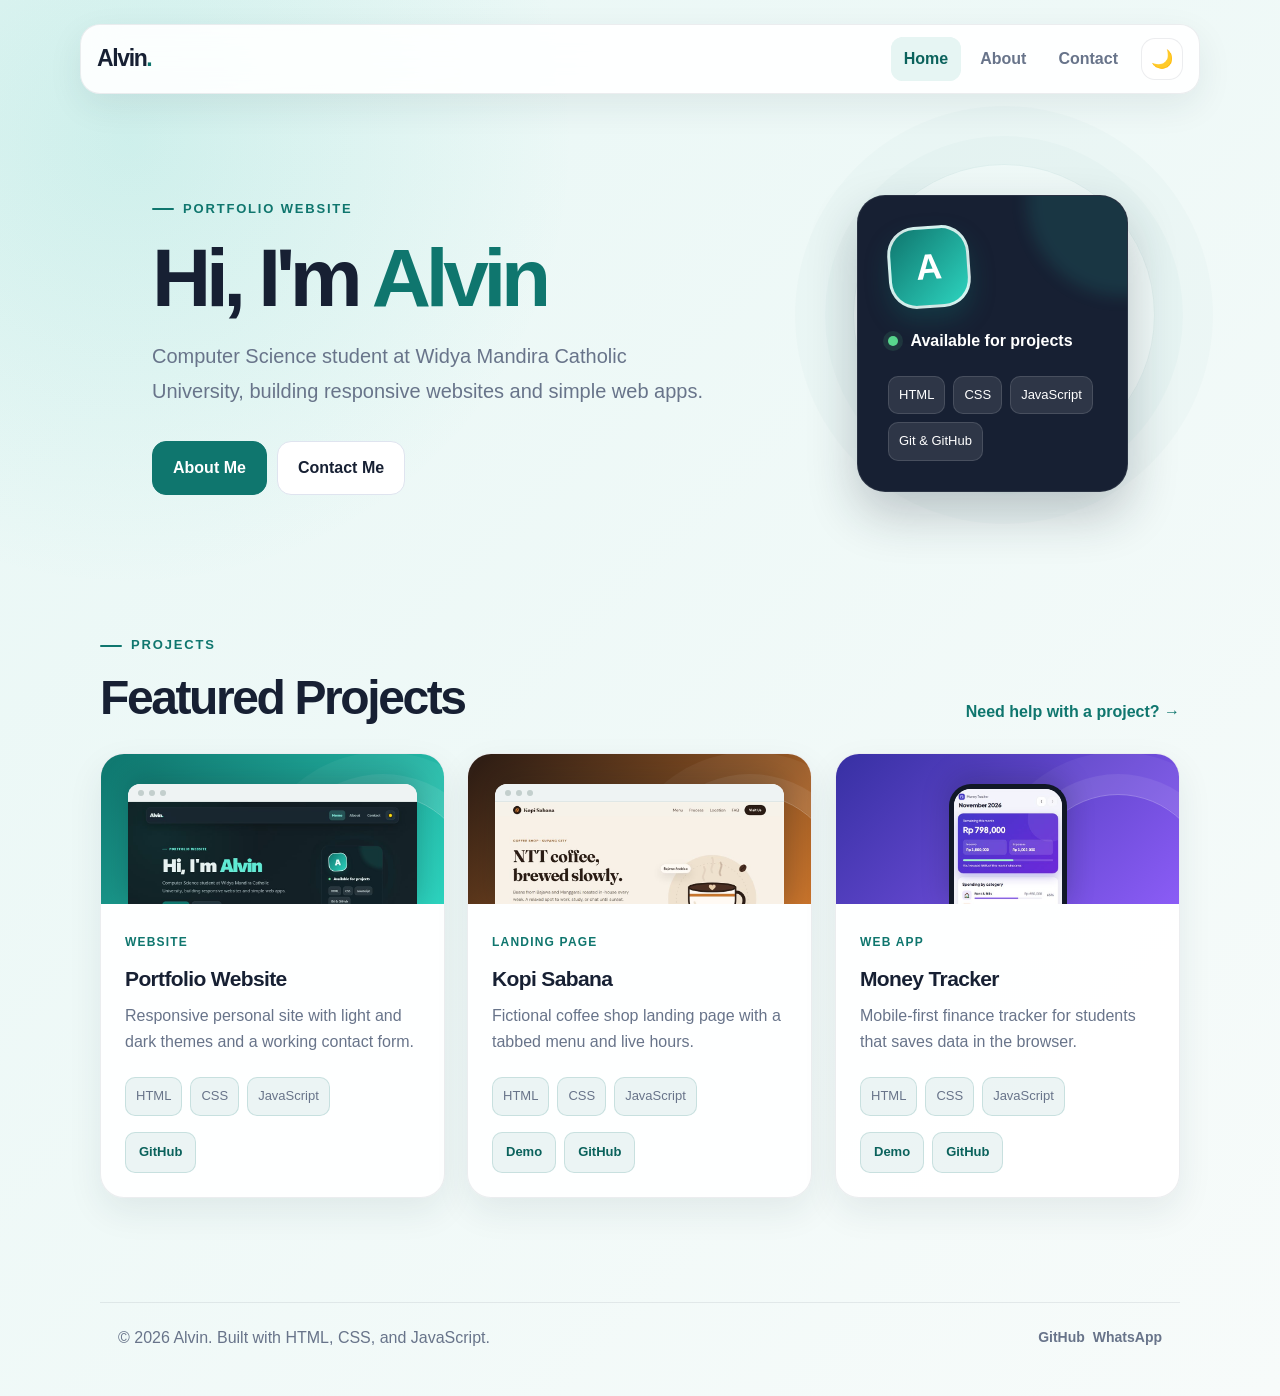
==== commit 20d4e4f8: "Translate Kopi Sabana and Money Tracker to English - Kopi Sabana: all text, the opening-hours status" ====
--- a/index.html
+++ b/index.html
@@ -119,12 +119,12 @@
                 <article class="project-card">
                     <div class="project-preview preview-three">
                         <div class="mock-phone">
-                            <img src="img/project-keuangan.jpg" alt="Catatan Keuangan app on a phone" width="345" height="690" loading="lazy">
+                            <img src="img/project-keuangan.jpg" alt="Money Tracker app on a phone" width="345" height="690" loading="lazy">
                         </div>
                     </div>
                     <div class="project-content">
                         <span class="project-type">Web App</span>
-                        <h3>Catatan Keuangan</h3>
+                        <h3>Money Tracker</h3>
                         <p>Mobile-first finance tracker for students that saves data in the browser.</p>
                         <div class="skill-tags">
                             <span>HTML</span>
@@ -132,8 +132,8 @@
                             <span>JavaScript</span>
                         </div>
                         <div class="project-actions">
-                            <a href="projects/catatan-keuangan/index.html?contoh=1" aria-label="Open the Catatan Keuangan app demo">Demo</a>
-                            <a href="https://github.com/Nobless017/Nobless017.github.io/tree/main/projects/catatan-keuangan" target="_blank" rel="noopener noreferrer" aria-label="View the Catatan Keuangan source code on GitHub">GitHub</a>
+                            <a href="projects/catatan-keuangan/index.html?demo=1" aria-label="Open the Money Tracker app demo">Demo</a>
+                            <a href="https://github.com/Nobless017/Nobless017.github.io/tree/main/projects/catatan-keuangan" target="_blank" rel="noopener noreferrer" aria-label="View the Money Tracker source code on GitHub">GitHub</a>
                         </div>
                     </div>
                 </article>
